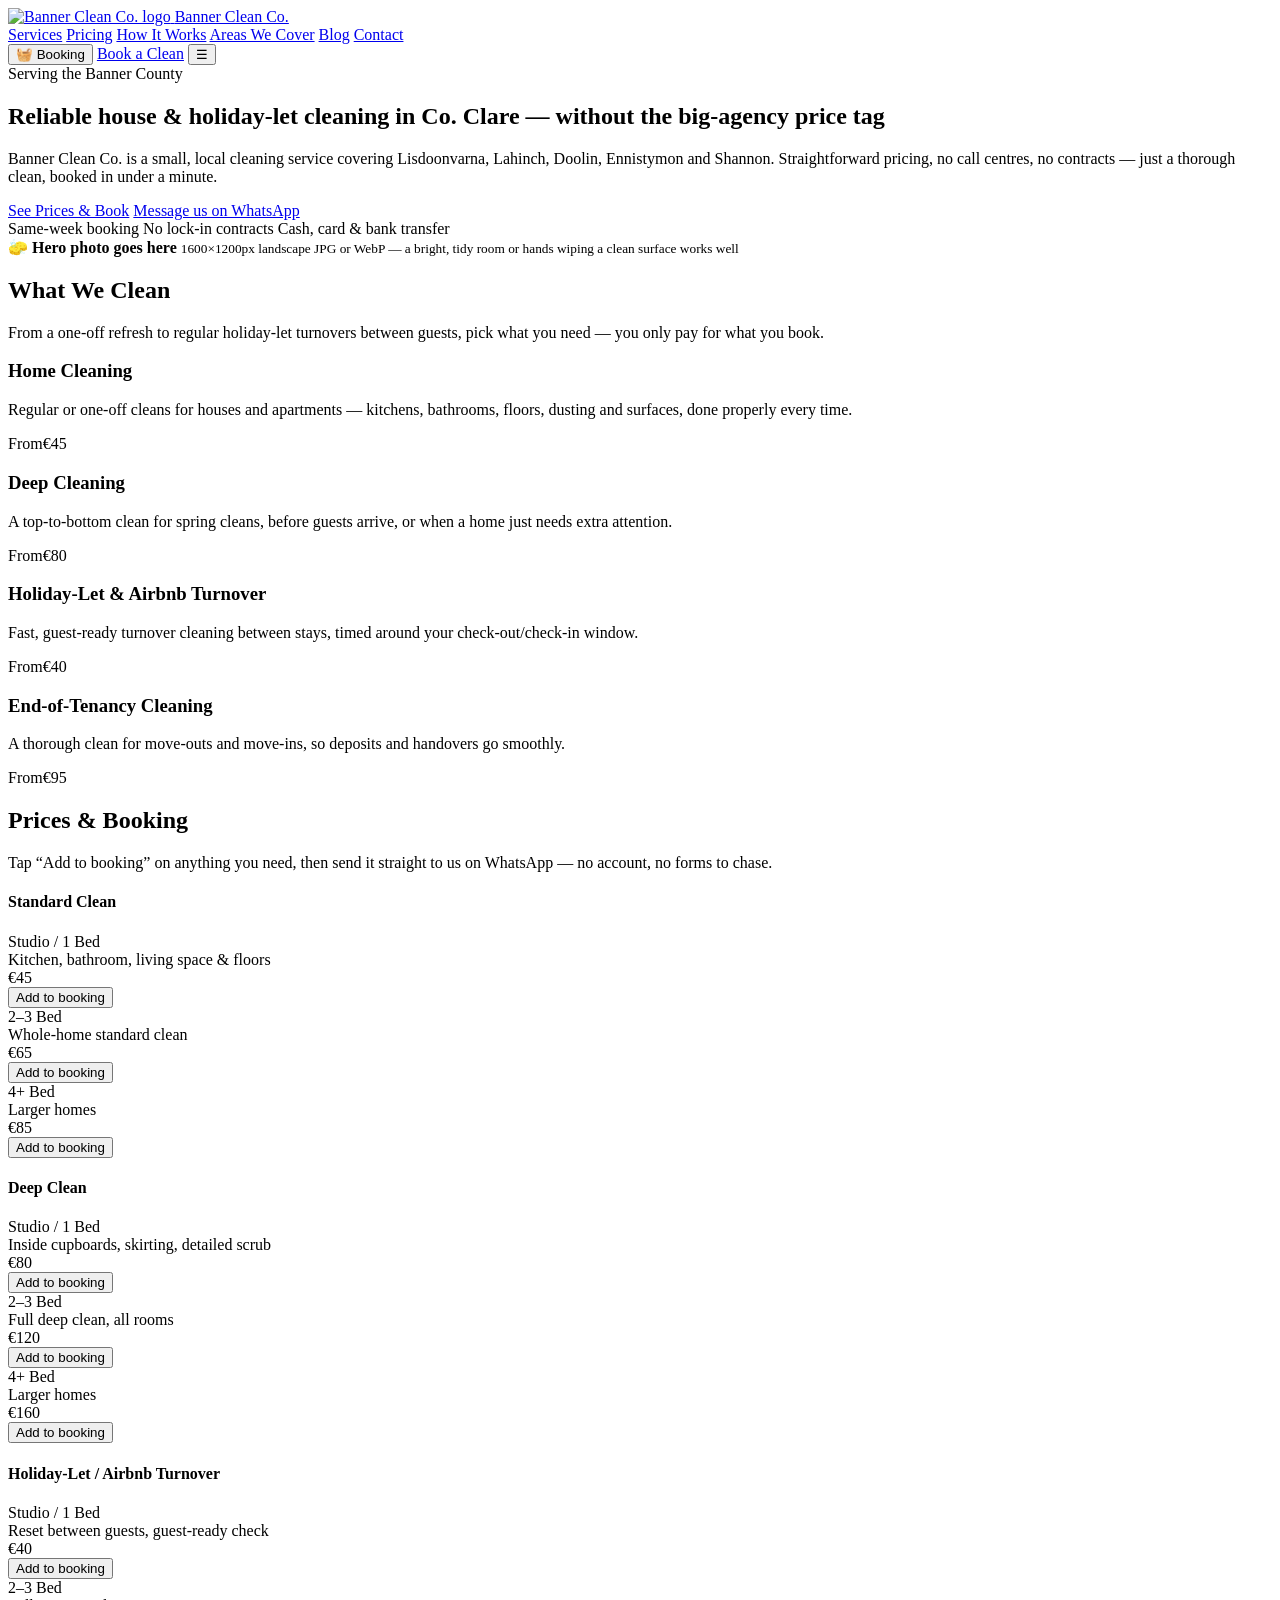
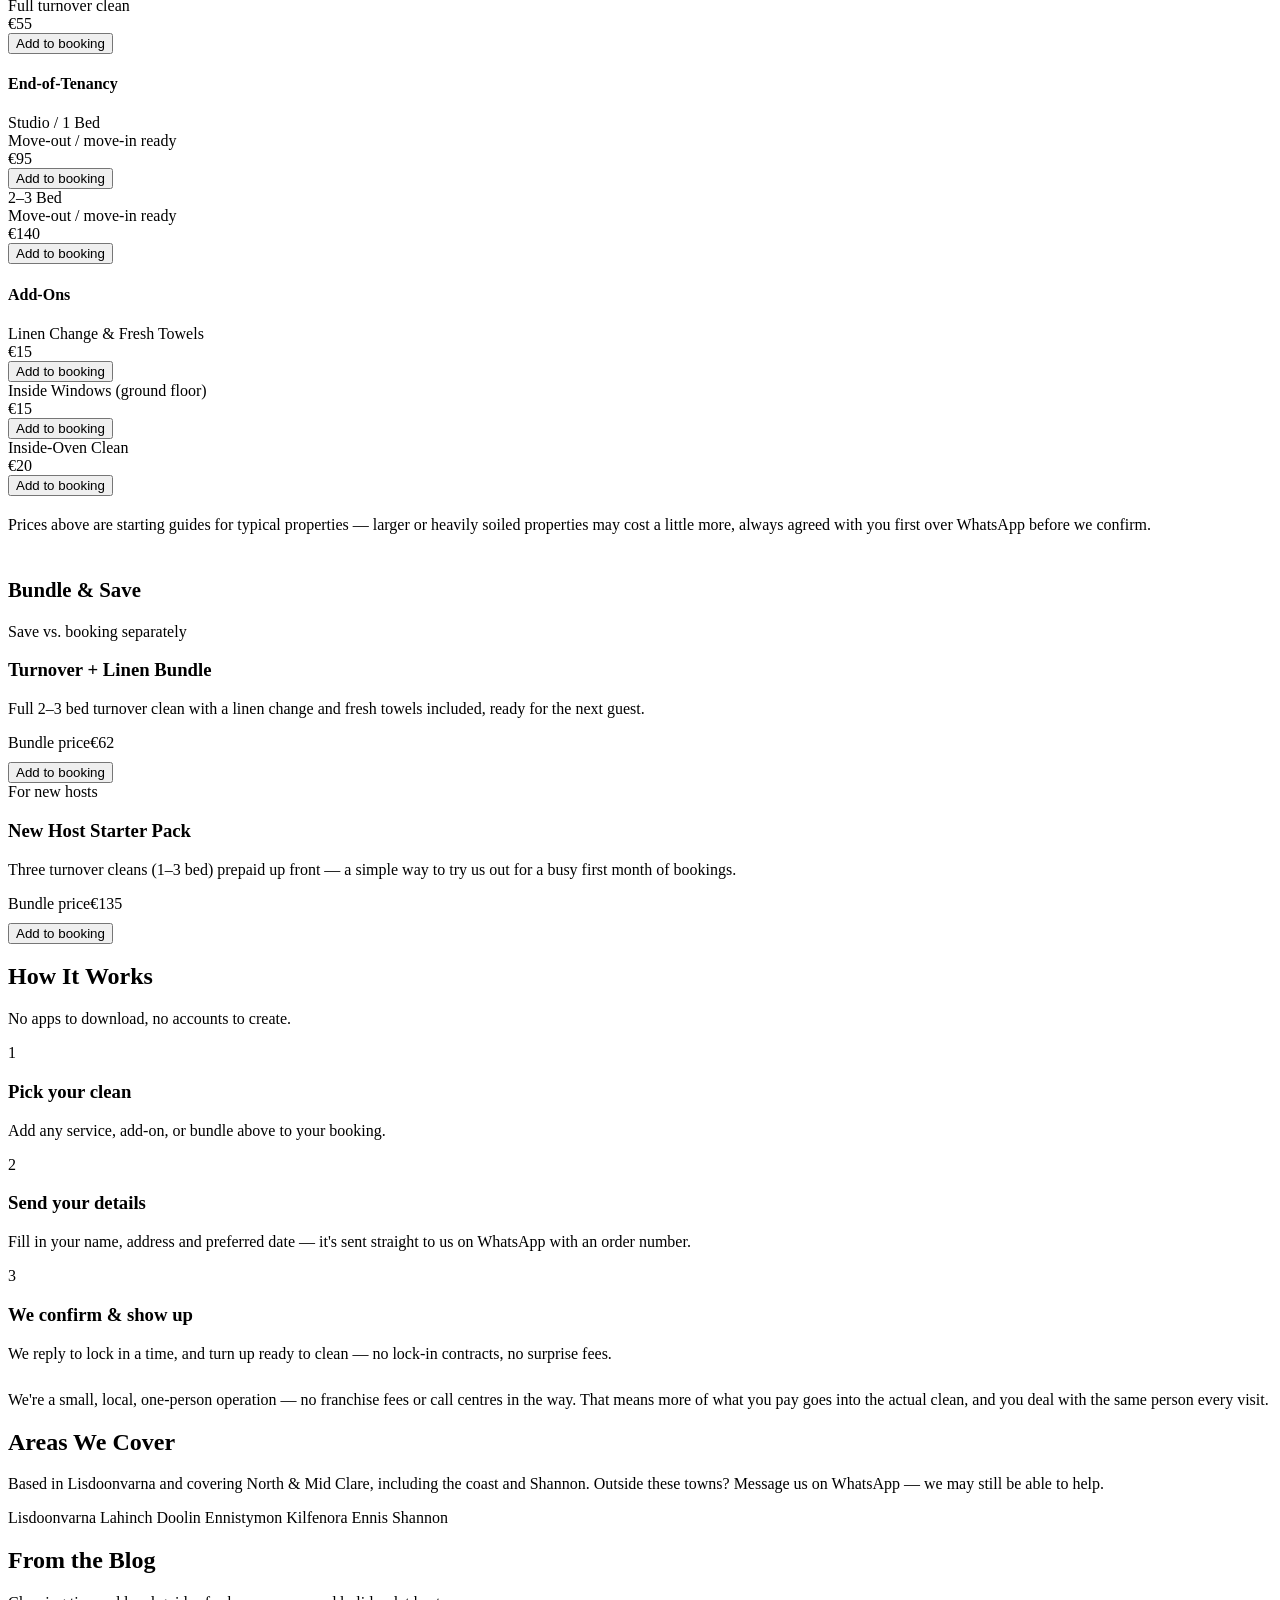
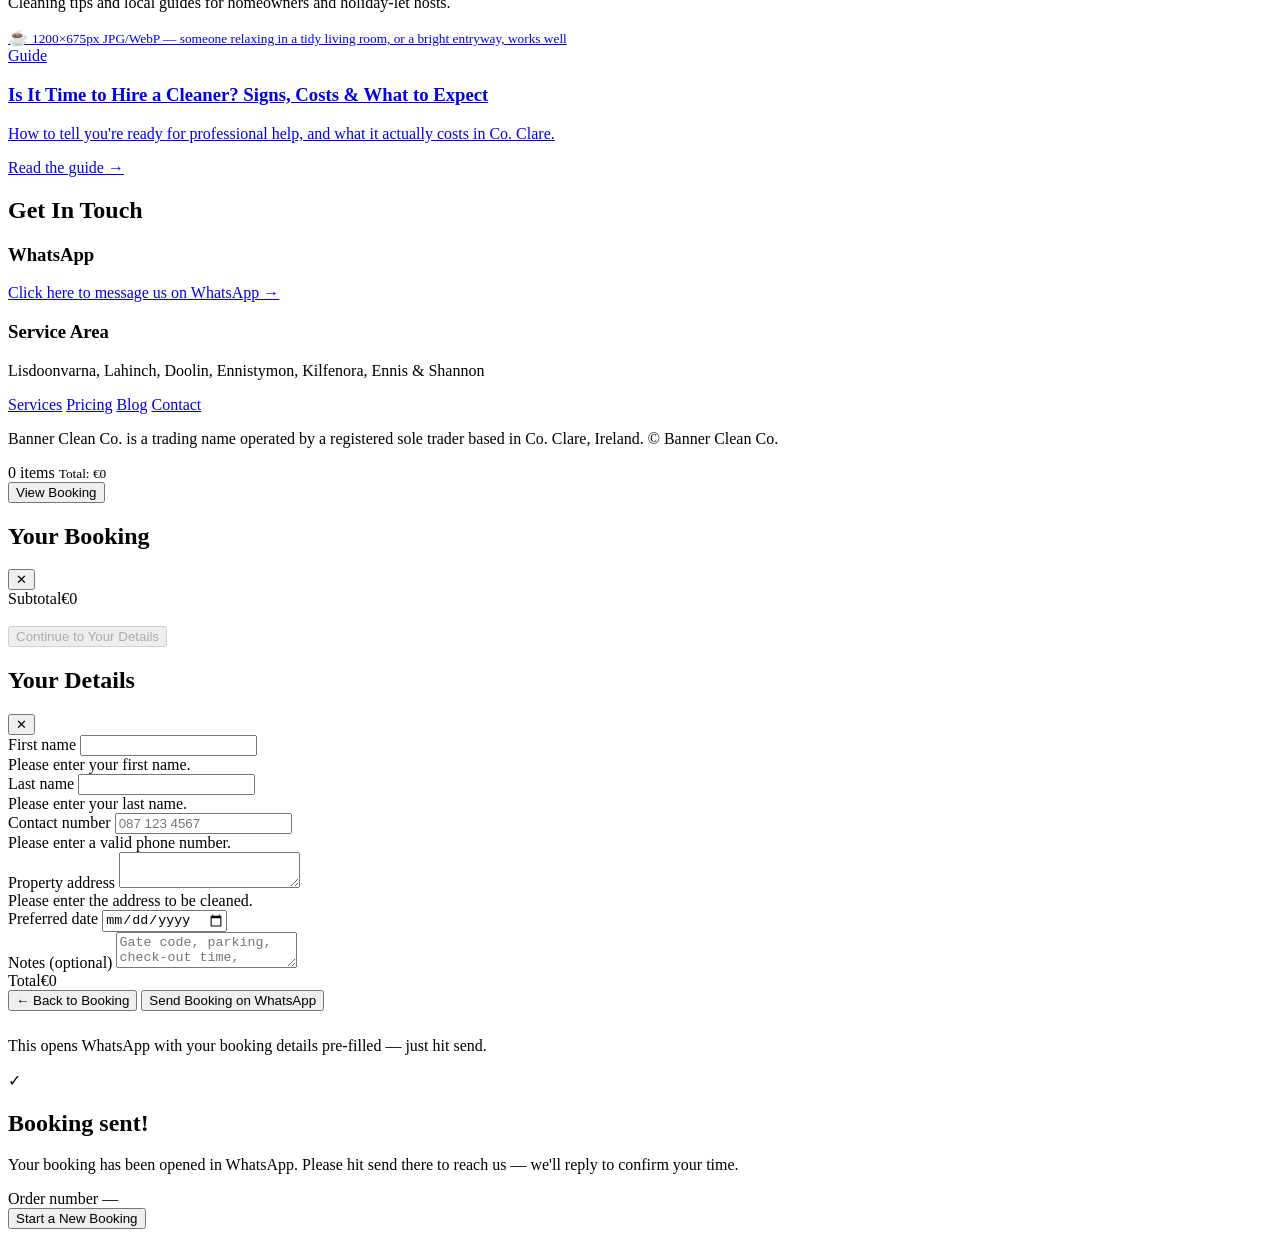
==== index.html @ a0ee7ecf "Add files via upload v1" ====
<!doctype html>
<html lang="en-IE">
<head>
<meta charset="utf-8">
<meta name="viewport" content="width=device-width, initial-scale=1, viewport-fit=cover">
<title>Banner Clean Co. | House &amp; Holiday-Let Cleaning in Co. Clare</title>
<meta name="description" content="Affordable, reliable house cleaning and holiday-let/Airbnb turnover cleaning around Lisdoonvarna, Lahinch, Doolin, Ennistymon &amp; Shannon, Co. Clare. Book in seconds, confirm on WhatsApp.">
<link rel="canonical" href="https://bannercleanco.net/">
<meta name="robots" content="index, follow">

<!-- Open Graph -->
<meta property="og:type" content="website">
<meta property="og:site_name" content="Banner Clean Co.">
<meta property="og:title" content="Banner Clean Co. | House & Holiday-Let Cleaning in Co. Clare">
<meta property="og:description" content="Affordable, reliable house and holiday-let cleaning around Lisdoonvarna, Lahinch, Doolin, Ennistymon & Shannon, Co. Clare.">
<meta property="og:url" content="https://bannercleanco.net/">
<meta property="og:image" content="https://bannercleanco.net/assets/img/og-cover.jpg">
<meta name="twitter:card" content="summary_large_image">

<link rel="icon" type="image/svg+xml" href="assets/logo-mark.svg">
<link rel="preconnect" href="https://fonts.googleapis.com">
<link rel="preconnect" href="https://fonts.gstatic.com" crossorigin>
<link href="https://fonts.googleapis.com/css2?family=Fredoka:wght@500;600;700&family=Inter:wght@400;500;600;700&display=swap" rel="stylesheet">
<link rel="stylesheet" href="assets/style.css">

<script type="application/ld+json">
{
  "@context": "https://schema.org",
  "@type": "LocalBusiness",
  "name": "Banner Clean Co.",
  "url": "https://bannercleanco.net/",
  "image": "https://bannercleanco.net/assets/img/og-cover.jpg",
  "priceRange": "€€",
  "areaServed": ["Lisdoonvarna", "Lahinch", "Doolin", "Ennistymon", "Kilfenora", "Ennis", "Shannon", "Co. Clare"],
  "address": {
    "@type": "PostalAddress",
    "addressLocality": "Lisdoonvarna",
    "addressRegion": "Co. Clare",
    "addressCountry": "IE"
  },
  "description": "Affordable house cleaning and holiday-let/Airbnb turnover cleaning serving Lisdoonvarna, Lahinch, Doolin, Ennistymon, Ennis and Shannon, Co. Clare."
}
</script>
</head>
<body>

<header class="site">
  <div class="wrap nav">
    <a href="#home" class="brand plain">
      <img src="assets/logo.svg" alt="Banner Clean Co. logo" width="170" height="40">
      <span class="visually-hidden">Banner Clean Co.</span>
    </a>
    <nav class="links" id="primaryNav" aria-label="Primary">
      <a href="#services">Services</a>
      <a href="#pricing">Pricing</a>
      <a href="#how-it-works">How It Works</a>
      <a href="#area">Areas We Cover</a>
      <a href="blog/index.html">Blog</a>
      <a href="#contact">Contact</a>
    </nav>
    <div class="nav-actions">
      <button type="button" id="openCartBtn" class="btn btn-ghost cart-btn" aria-label="View your booking">
        🧺 <span class="cart-btn-label">Booking</span>
        <span id="cartBadge" class="cart-badge" style="display:none">0</span>
      </button>
      <a href="#pricing" class="btn btn-primary">Book a Clean</a>
      <button type="button" id="navToggle" class="nav-toggle" aria-expanded="false" aria-controls="primaryNav" aria-label="Open menu">☰</button>
    </div>
  </div>
</header>

<main>

  <!-- ================= HERO ================= -->
  <section id="home" class="hero" style="border-top:0;">
    <div class="wrap hero-inner">
      <div>
        <span class="kicker">Serving the Banner County</span>
        <h1>Reliable house &amp; holiday-let cleaning in Co. Clare — without the big-agency price tag</h1>
        <p class="lead">Banner Clean Co. is a small, local cleaning service covering Lisdoonvarna, Lahinch, Doolin, Ennistymon and Shannon. Straightforward pricing, no call centres, no contracts — just a thorough clean, booked in under a minute.</p>
        <div class="hero-actions">
          <a href="#pricing" class="btn btn-primary">See Prices &amp; Book</a>
          <a href="https://wa.me/353899721947" target="_blank" rel="noopener" class="btn btn-ghost">Message us on WhatsApp</a>
        </div>
        <div class="trust-row">
          <span>Same-week booking</span>
          <span>No lock-in contracts</span>
          <span>Cash, card &amp; bank transfer</span>
        </div>
      </div>
      <div>
        <!-- REPLACE ME: see the note at the end of this file / the message from Claude for exact image specs -->
        <div class="img-placeholder" role="img" aria-label="Placeholder for a homepage hero photo of a clean, bright home interior">
          <span class="ph-icon">🧽</span>
          <strong>Hero photo goes here</strong>
          <small>1600×1200px landscape JPG or WebP — a bright, tidy room or hands wiping a clean surface works well</small>
        </div>
      </div>
    </div>
  </section>

  <!-- ================= SERVICES ================= -->
  <section id="services">
    <div class="wrap">
      <h2 class="section-title">What We Clean</h2>
      <p class="section-sub">From a one-off refresh to regular holiday-let turnovers between guests, pick what you need — you only pay for what you book.</p>
      <div class="cards-grid">
        <div class="svc-card">
          <h3>Home Cleaning</h3>
          <p>Regular or one-off cleans for houses and apartments — kitchens, bathrooms, floors, dusting and surfaces, done properly every time.</p>
          <div class="price-line"><span>From</span><span class="price">€45</span></div>
        </div>
        <div class="svc-card">
          <h3>Deep Cleaning</h3>
          <p>A top-to-bottom clean for spring cleans, before guests arrive, or when a home just needs extra attention.</p>
          <div class="price-line"><span>From</span><span class="price">€80</span></div>
        </div>
        <div class="svc-card">
          <h3>Holiday-Let &amp; Airbnb Turnover</h3>
          <p>Fast, guest-ready turnover cleaning between stays, timed around your check-out/check-in window.</p>
          <div class="price-line"><span>From</span><span class="price">€40</span></div>
        </div>
        <div class="svc-card">
          <h3>End-of-Tenancy Cleaning</h3>
          <p>A thorough clean for move-outs and move-ins, so deposits and handovers go smoothly.</p>
          <div class="price-line"><span>From</span><span class="price">€95</span></div>
        </div>
      </div>
    </div>
  </section>

  <!-- ================= PRICING / BOOK ================= -->
  <section id="pricing">
    <div class="wrap">
      <h2 class="section-title">Prices &amp; Booking</h2>
      <p class="section-sub">Tap “Add to booking” on anything you need, then send it straight to us on WhatsApp — no account, no forms to chase.</p>

      <div class="svc-picker-group">
        <h4>Standard Clean</h4>
        <div class="option-row">
          <div><div class="option-name">Studio / 1 Bed</div><div class="option-desc">Kitchen, bathroom, living space &amp; floors</div></div>
          <div class="option-price">€45</div>
          <button type="button" class="btn btn-sm btn-primary" data-add="std-1bed" data-label="Add to booking">Add to booking</button>
        </div>
        <div class="option-row">
          <div><div class="option-name">2–3 Bed</div><div class="option-desc">Whole-home standard clean</div></div>
          <div class="option-price">€65</div>
          <button type="button" class="btn btn-sm btn-primary" data-add="std-3bed" data-label="Add to booking">Add to booking</button>
        </div>
        <div class="option-row">
          <div><div class="option-name">4+ Bed</div><div class="option-desc">Larger homes</div></div>
          <div class="option-price">€85</div>
          <button type="button" class="btn btn-sm btn-primary" data-add="std-4bed" data-label="Add to booking">Add to booking</button>
        </div>
      </div>

      <div class="svc-picker-group">
        <h4>Deep Clean</h4>
        <div class="option-row">
          <div><div class="option-name">Studio / 1 Bed</div><div class="option-desc">Inside cupboards, skirting, detailed scrub</div></div>
          <div class="option-price">€80</div>
          <button type="button" class="btn btn-sm btn-primary" data-add="deep-1bed" data-label="Add to booking">Add to booking</button>
        </div>
        <div class="option-row">
          <div><div class="option-name">2–3 Bed</div><div class="option-desc">Full deep clean, all rooms</div></div>
          <div class="option-price">€120</div>
          <button type="button" class="btn btn-sm btn-primary" data-add="deep-3bed" data-label="Add to booking">Add to booking</button>
        </div>
        <div class="option-row">
          <div><div class="option-name">4+ Bed</div><div class="option-desc">Larger homes</div></div>
          <div class="option-price">€160</div>
          <button type="button" class="btn btn-sm btn-primary" data-add="deep-4bed" data-label="Add to booking">Add to booking</button>
        </div>
      </div>

      <div class="svc-picker-group">
        <h4>Holiday-Let / Airbnb Turnover</h4>
        <div class="option-row">
          <div><div class="option-name">Studio / 1 Bed</div><div class="option-desc">Reset between guests, guest-ready check</div></div>
          <div class="option-price">€40</div>
          <button type="button" class="btn btn-sm btn-primary" data-add="turn-1bed" data-label="Add to booking">Add to booking</button>
        </div>
        <div class="option-row">
          <div><div class="option-name">2–3 Bed</div><div class="option-desc">Full turnover clean</div></div>
          <div class="option-price">€55</div>
          <button type="button" class="btn btn-sm btn-primary" data-add="turn-3bed" data-label="Add to booking">Add to booking</button>
        </div>
      </div>

      <div class="svc-picker-group">
        <h4>End-of-Tenancy</h4>
        <div class="option-row">
          <div><div class="option-name">Studio / 1 Bed</div><div class="option-desc">Move-out / move-in ready</div></div>
          <div class="option-price">€95</div>
          <button type="button" class="btn btn-sm btn-primary" data-add="eot-1bed" data-label="Add to booking">Add to booking</button>
        </div>
        <div class="option-row">
          <div><div class="option-name">2–3 Bed</div><div class="option-desc">Move-out / move-in ready</div></div>
          <div class="option-price">€140</div>
          <button type="button" class="btn btn-sm btn-primary" data-add="eot-3bed" data-label="Add to booking">Add to booking</button>
        </div>
      </div>

      <div class="svc-picker-group">
        <h4>Add-Ons</h4>
        <div class="option-row">
          <div><div class="option-name">Linen Change &amp; Fresh Towels</div></div>
          <div class="option-price">€15</div>
          <button type="button" class="btn btn-sm btn-primary" data-add="add-linen" data-label="Add to booking">Add to booking</button>
        </div>
        <div class="option-row">
          <div><div class="option-name">Inside Windows (ground floor)</div></div>
          <div class="option-price">€15</div>
          <button type="button" class="btn btn-sm btn-primary" data-add="add-windows" data-label="Add to booking">Add to booking</button>
        </div>
        <div class="option-row">
          <div><div class="option-name">Inside-Oven Clean</div></div>
          <div class="option-price">€20</div>
          <button type="button" class="btn btn-sm btn-primary" data-add="add-oven" data-label="Add to booking">Add to booking</button>
        </div>
      </div>

      <p class="section-sub" style="margin-top:20px;">Prices above are starting guides for typical properties — larger or heavily soiled properties may cost a little more, always agreed with you first over WhatsApp before we confirm.</p>

      <h3 style="margin-top:44px; font-size:1.3rem;">Bundle &amp; Save</h3>
      <div class="cards-grid" style="margin-top:16px;">
        <div class="bundle-card">
          <span class="save-tag">Save vs. booking separately</span>
          <h3>Turnover + Linen Bundle</h3>
          <p>Full 2–3 bed turnover clean with a linen change and fresh towels included, ready for the next guest.</p>
          <div class="price-line"><span>Bundle price</span><span class="price">€62</span></div>
          <button type="button" class="btn btn-sm btn-primary btn-block" style="margin-top:10px;" data-add="bundle-turnover-linen" data-label="Add to booking">Add to booking</button>
        </div>
        <div class="bundle-card">
          <span class="save-tag">For new hosts</span>
          <h3>New Host Starter Pack</h3>
          <p>Three turnover cleans (1–3 bed) prepaid up front — a simple way to try us out for a busy first month of bookings.</p>
          <div class="price-line"><span>Bundle price</span><span class="price">€135</span></div>
          <button type="button" class="btn btn-sm btn-primary btn-block" style="margin-top:10px;" data-add="bundle-starter" data-label="Add to booking">Add to booking</button>
        </div>
      </div>
    </div>
  </section>

  <!-- ================= WHY / HOW IT WORKS ================= -->
  <section id="how-it-works">
    <div class="wrap">
      <h2 class="section-title">How It Works</h2>
      <p class="section-sub">No apps to download, no accounts to create.</p>
      <div class="steps-grid">
        <div class="step-card">
          <div class="step-num">1</div>
          <h3>Pick your clean</h3>
          <p>Add any service, add-on, or bundle above to your booking.</p>
        </div>
        <div class="step-card">
          <div class="step-num">2</div>
          <h3>Send your details</h3>
          <p>Fill in your name, address and preferred date — it's sent straight to us on WhatsApp with an order number.</p>
        </div>
        <div class="step-card">
          <div class="step-num">3</div>
          <h3>We confirm &amp; show up</h3>
          <p>We reply to lock in a time, and turn up ready to clean — no lock-in contracts, no surprise fees.</p>
        </div>
      </div>
      <p class="section-sub" style="margin-top:28px;">We're a small, local, one-person operation — no franchise fees or call centres in the way. That means more of what you pay goes into the actual clean, and you deal with the same person every visit.</p>
    </div>
  </section>

  <!-- ================= SERVICE AREA ================= -->
  <section id="area">
    <div class="wrap">
      <h2 class="section-title">Areas We Cover</h2>
      <p class="section-sub">Based in Lisdoonvarna and covering North &amp; Mid Clare, including the coast and Shannon. Outside these towns? Message us on WhatsApp — we may still be able to help.</p>
      <div class="area-tags">
        <span>Lisdoonvarna</span>
        <span>Lahinch</span>
        <span>Doolin</span>
        <span>Ennistymon</span>
        <span>Kilfenora</span>
        <span>Ennis</span>
        <span>Shannon</span>
      </div>
    </div>
  </section>

  <!-- ================= BLOG TEASER ================= -->
  <section id="blog-teaser">
    <div class="wrap">
      <h2 class="section-title">From the Blog</h2>
      <p class="section-sub">Cleaning tips and local guides for homeowners and holiday-let hosts.</p>
      <div class="blog-grid">
        <a class="blog-card" href="blog/is-it-time-to-hire-a-cleaner-clare.html">
          <div class="img-placeholder" role="img" aria-label="Placeholder cover image showing someone relaxing in a clean, bright living room">
            <span class="ph-icon">☕</span>
            <small>1200×675px JPG/WebP — someone relaxing in a tidy living room, or a bright entryway, works well</small>
          </div>
          <div class="blog-card-body">
            <div class="blog-meta">Guide</div>
            <h3>Is It Time to Hire a Cleaner? Signs, Costs &amp; What to Expect</h3>
            <p>How to tell you're ready for professional help, and what it actually costs in Co. Clare.</p>
            <span class="read-more">Read the guide →</span>
          </div>
        </a>
      </div>
    </div>
  </section>

  <!-- ================= CONTACT ================= -->
  <section id="contact">
    <div class="wrap">
      <h2 class="section-title">Get In Touch</h2>
      <div class="contact-grid">
        <div class="contact-card">
          <h3>WhatsApp</h3>
          <p><a class="whatsapp-link" href="https://wa.me/353899721947" target="_blank" rel="noopener">Click here to message us on WhatsApp →</a></p>
        </div>
        <div class="contact-card">
          <h3>Service Area</h3>
          <p>Lisdoonvarna, Lahinch, Doolin, Ennistymon, Kilfenora, Ennis &amp; Shannon</p>
        </div>
      </div>
    </div>
  </section>

</main>

<footer class="site">
  <div class="wrap">
    <div>
      <div class="foot-links">
        <a href="#services">Services</a>
        <a href="#pricing">Pricing</a>
        <a href="blog/index.html">Blog</a>
        <a href="#contact">Contact</a>
      </div>
      <p class="legal">Banner Clean Co. is a trading name operated by a registered sole trader based in Co. Clare, Ireland. &copy; <span id="year"></span> Banner Clean Co.</p>
    </div>
  </div>
</footer>

<!-- ================= STICKY CART BAR ================= -->
<div id="cartBar" class="cart-bar">
  <div class="cart-bar-total">
    <span id="cartBarCount">0 items</span>
    <small>Total: <span id="cartBarTotal">€0</span></small>
  </div>
  <button type="button" id="cartBarBtn" class="btn btn-primary">View Booking</button>
</div>

<!-- ================= CART OVERLAY ================= -->
<div id="cartOverlay" class="overlay">
  <div class="panel">
    <div class="panel-head">
      <h2>Your Booking</h2>
      <button type="button" class="icon-btn" data-close="cartOverlay" aria-label="Close">✕</button>
    </div>
    <div id="cartLines"></div>
    <div class="totals-row grand"><span>Subtotal</span><span id="cartSubtotal">€0</span></div>
    <button type="button" id="toCheckoutBtn" class="btn btn-primary btn-block" style="margin-top:18px;" disabled>Continue to Your Details</button>
  </div>
</div>

<!-- ================= CHECKOUT OVERLAY ================= -->
<div id="checkoutOverlay" class="overlay">
  <div class="panel">
    <div class="panel-head">
      <h2>Your Details</h2>
      <button type="button" class="icon-btn" data-close="checkoutOverlay" aria-label="Close">✕</button>
    </div>
    <form id="orderForm" novalidate>
      <div class="field" data-field="firstName">
        <label for="firstName">First name</label>
        <input type="text" id="firstName" name="firstName" autocomplete="given-name" required>
        <div class="err-msg">Please enter your first name.</div>
      </div>
      <div class="field" data-field="lastName">
        <label for="lastName">Last name</label>
        <input type="text" id="lastName" name="lastName" autocomplete="family-name" required>
        <div class="err-msg">Please enter your last name.</div>
      </div>
      <div class="field" data-field="phone">
        <label for="phone">Contact number</label>
        <input type="tel" id="phone" name="phone" autocomplete="tel" placeholder="087 123 4567" required>
        <div class="err-msg">Please enter a valid phone number.</div>
      </div>
      <div class="field" data-field="address">
        <label for="address">Property address</label>
        <textarea id="address" name="address" required></textarea>
        <div class="err-msg">Please enter the address to be cleaned.</div>
      </div>
      <div class="field">
        <label for="date">Preferred date</label>
        <input type="date" id="date" name="date">
      </div>
      <div class="field">
        <label for="notes">Notes (optional)</label>
        <textarea id="notes" name="notes" placeholder="Gate code, parking, check-out time, anything we should know..."></textarea>
      </div>
      <div class="totals-row grand"><span>Total</span><span id="cartGrandTotal">€0</span></div>
      <button type="button" id="backToCartBtn" class="btn btn-ghost btn-block" style="margin-bottom:10px;">← Back to Booking</button>
      <button type="submit" class="btn btn-primary btn-block">Send Booking on WhatsApp</button>
      <p class="field-hint">This opens WhatsApp with your booking details pre-filled — just hit send.</p>
    </form>
  </div>
</div>

<!-- ================= CONFIRMATION OVERLAY ================= -->
<div id="confirmOverlay" class="overlay">
  <div class="panel">
    <div class="confirm-icon">✓</div>
    <h2>Booking sent!</h2>
    <p>Your booking has been opened in WhatsApp. Please hit send there to reach us — we'll reply to confirm your time.</p>
    <div class="confirm-order-num">
      <span>Order number</span>
      <span class="val" id="confirmOrderNumVal">—</span>
    </div>
    <button type="button" id="newOrderBtn" class="btn btn-primary btn-block">Start a New Booking</button>
  </div>
</div>

<script src="assets/nav.js"></script>
<script src="assets/cart.js"></script>
</body>
</html>
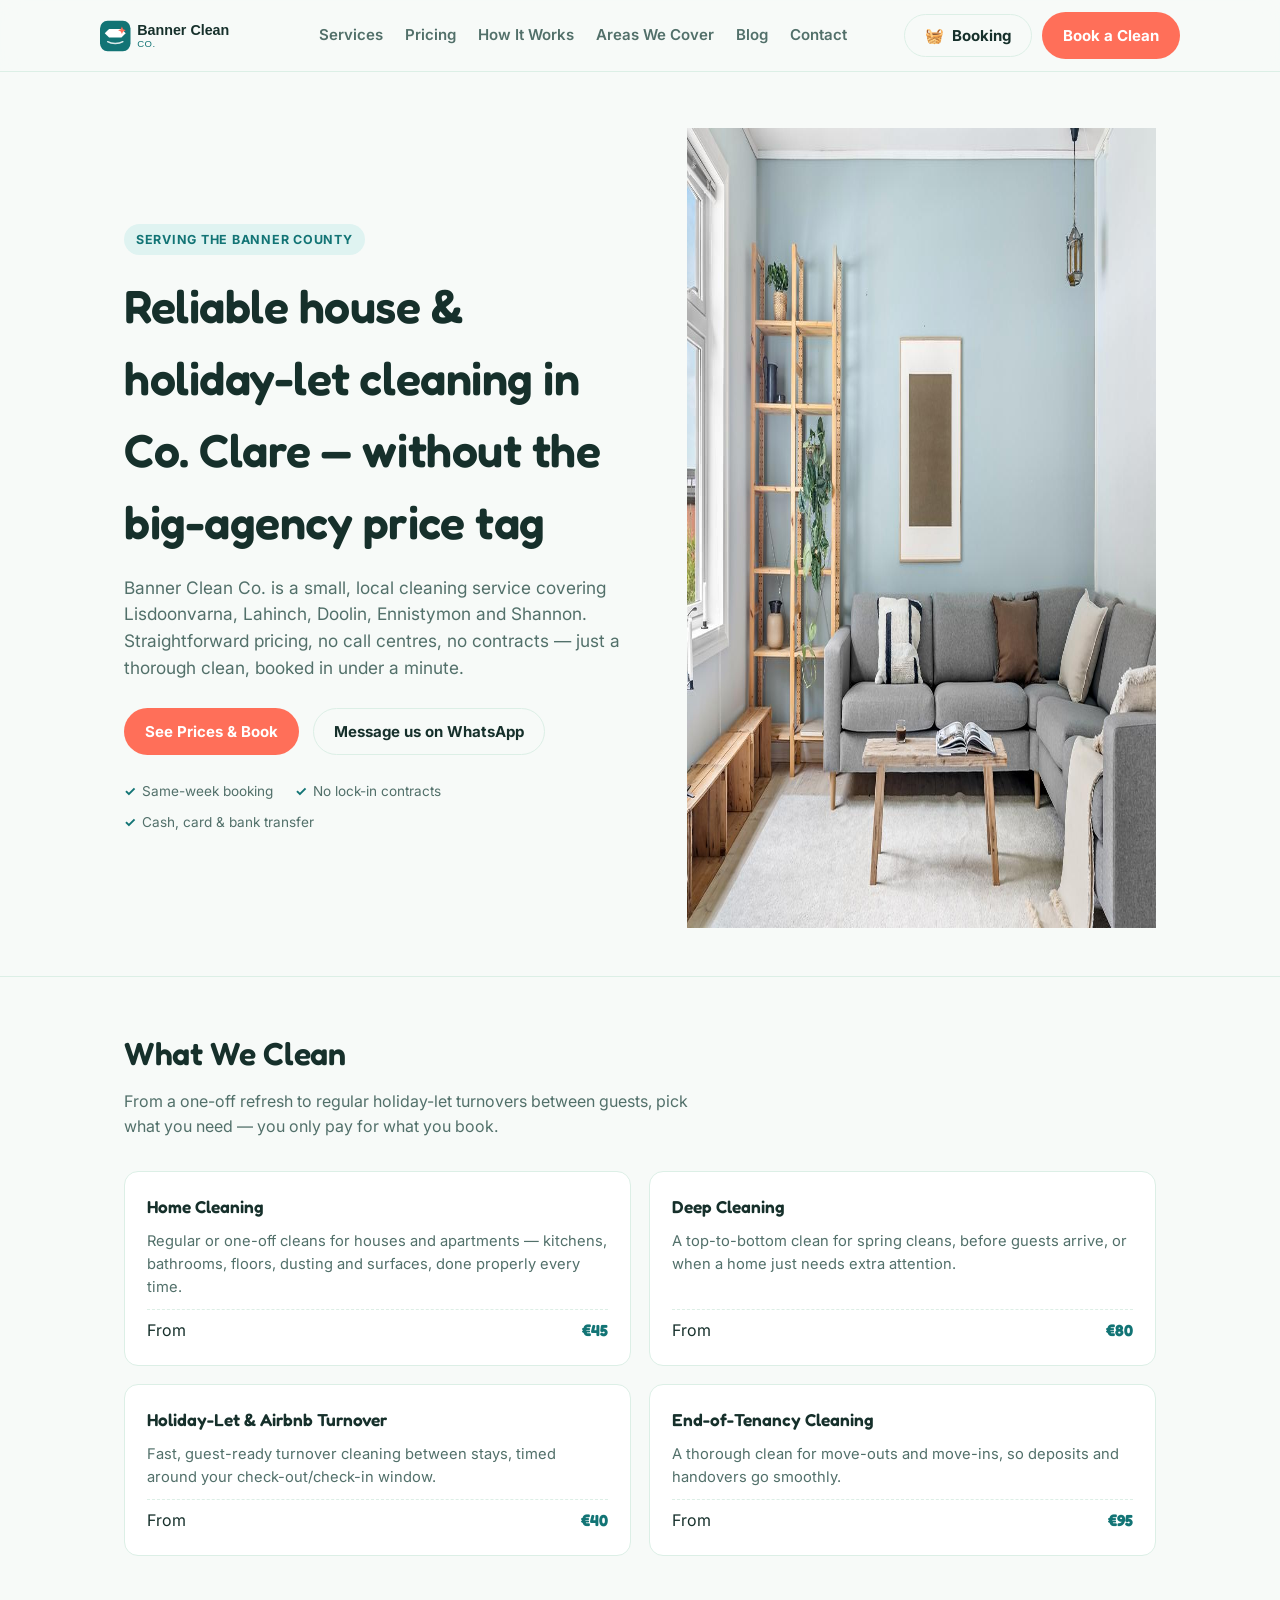
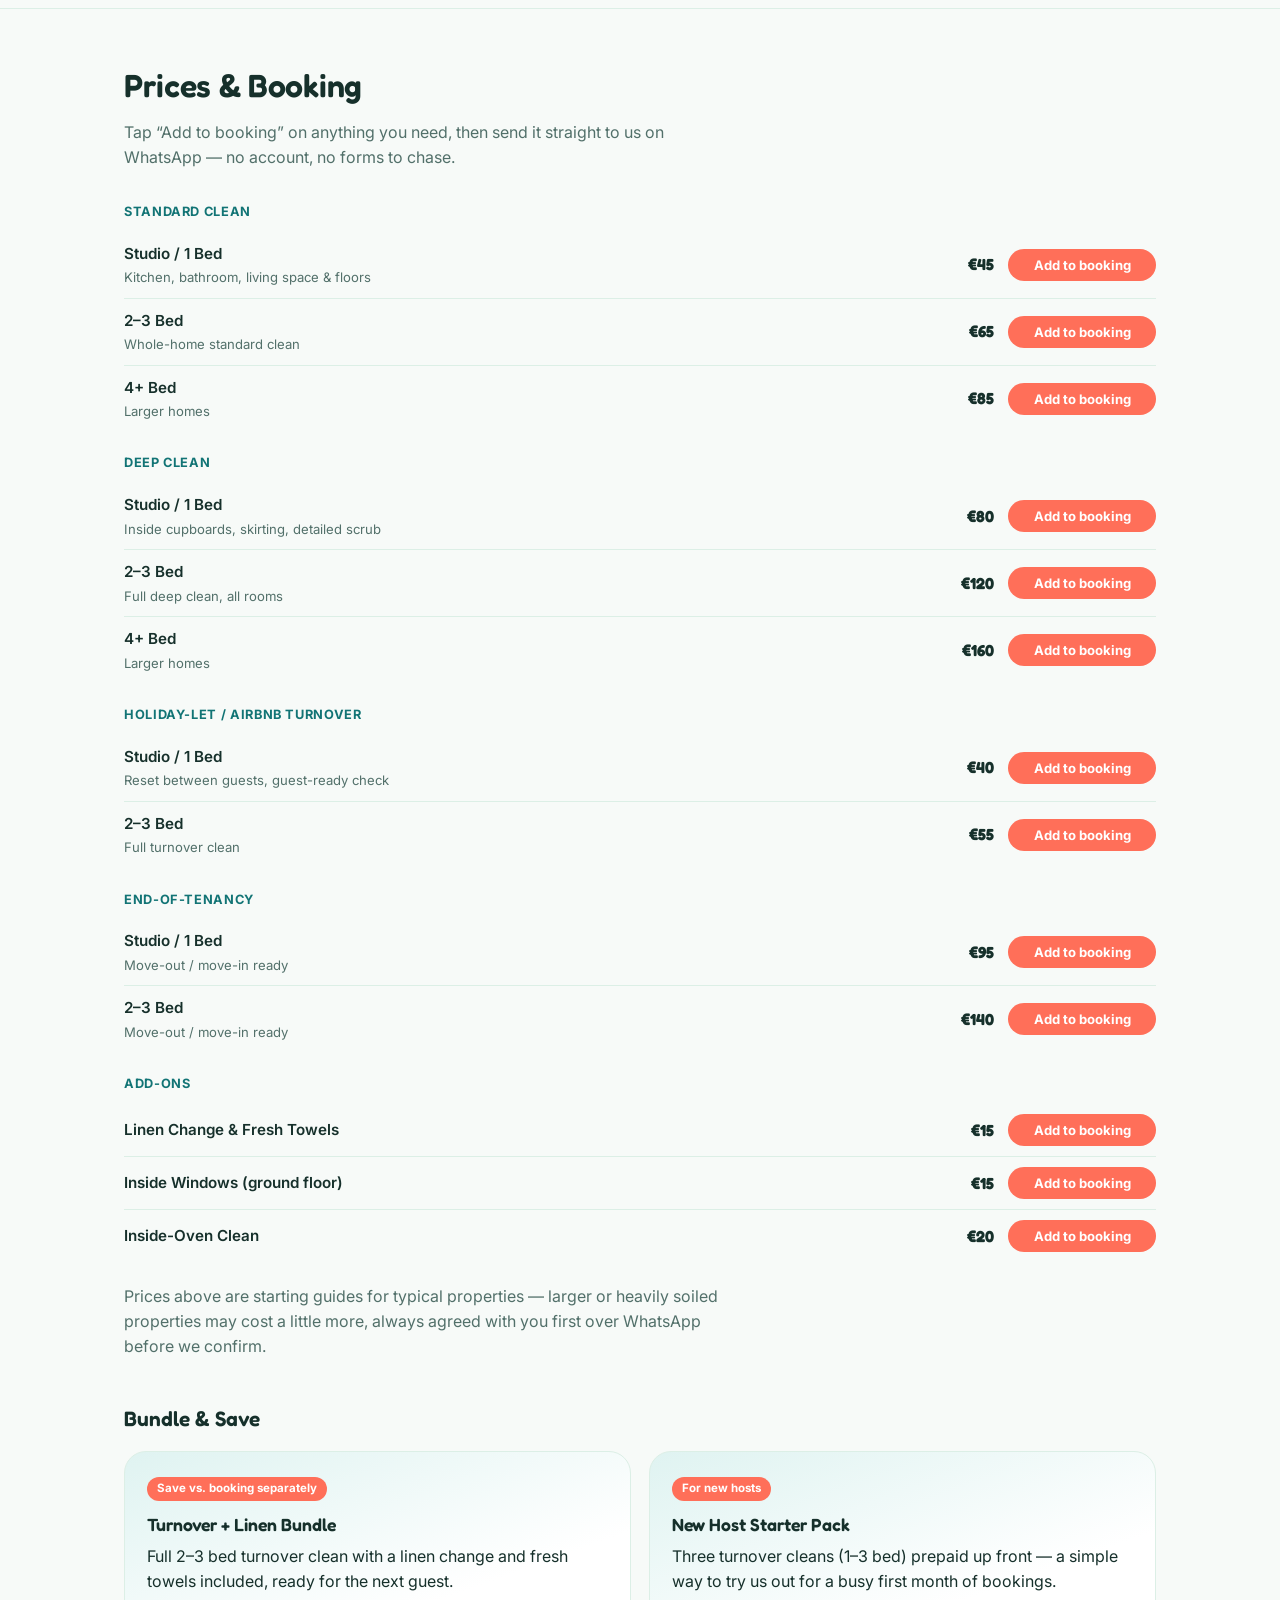
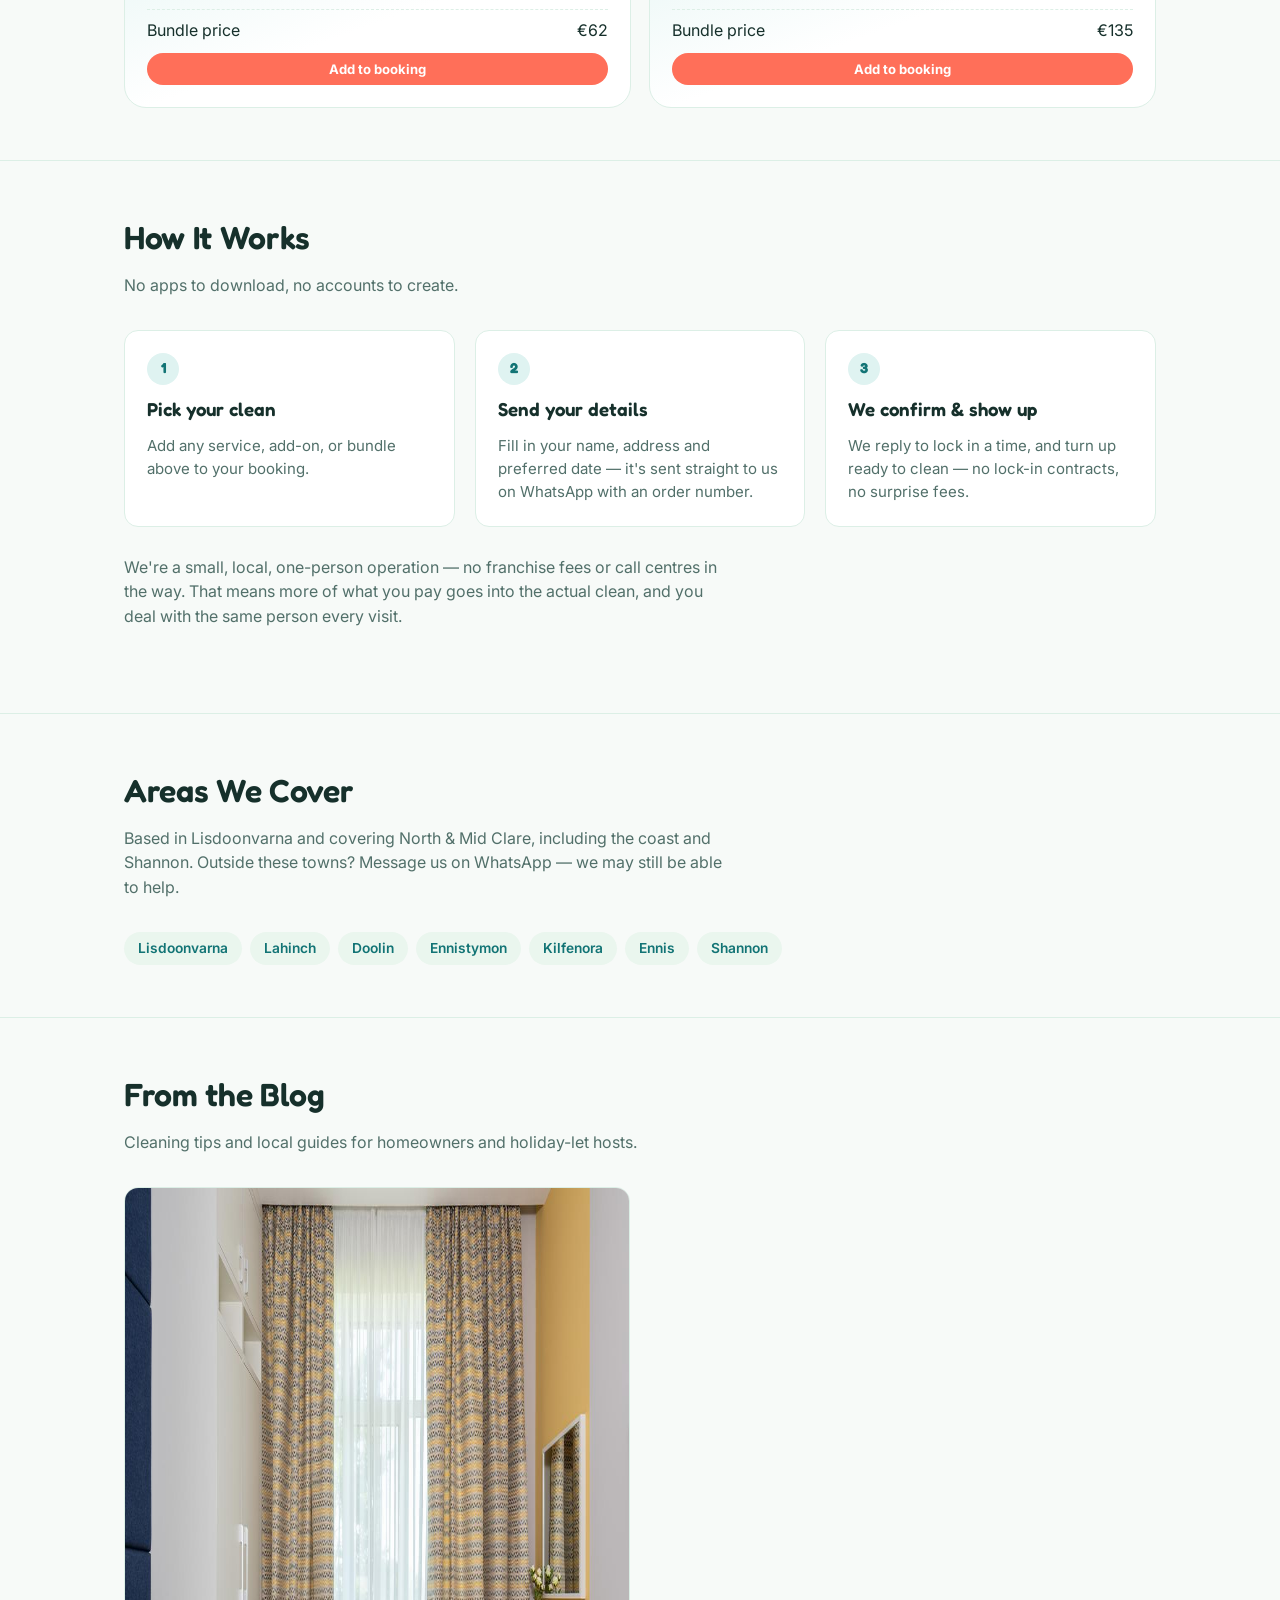
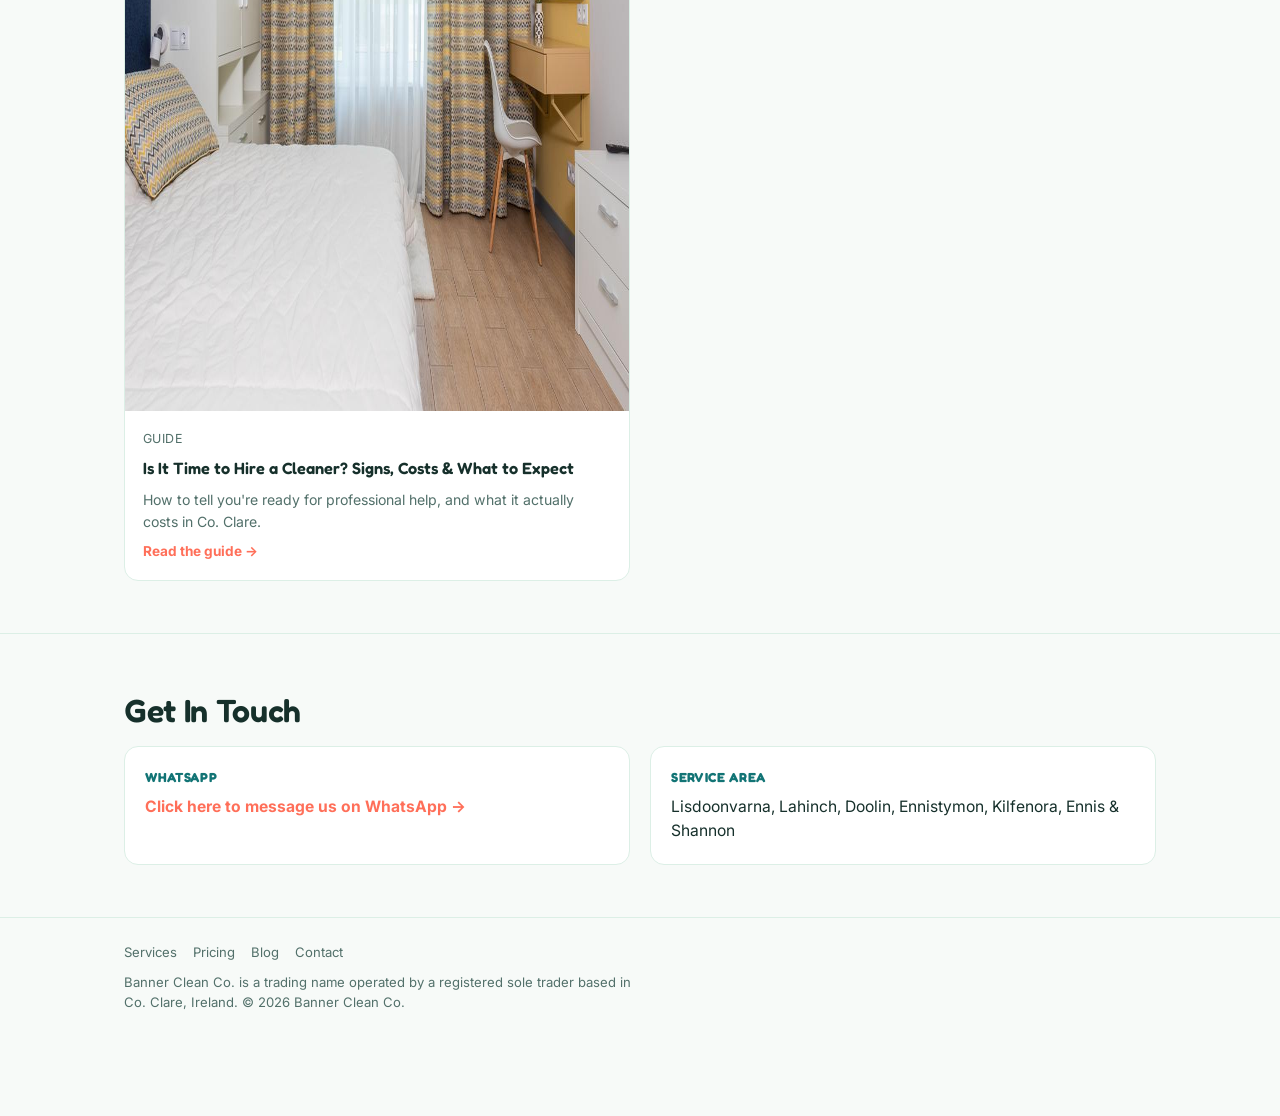
==== commit 8370c30d: "Add files via upload v2" ====
--- a/index.html
+++ b/index.html
@@ -14,7 +14,6 @@
 <meta property="og:title" content="Banner Clean Co. | House & Holiday-Let Cleaning in Co. Clare">
 <meta property="og:description" content="Affordable, reliable house and holiday-let cleaning around Lisdoonvarna, Lahinch, Doolin, Ennistymon & Shannon, Co. Clare.">
 <meta property="og:url" content="https://bannercleanco.net/">
-<meta property="og:image" content="https://bannercleanco.net/assets/img/og-cover.jpg">
 <meta name="twitter:card" content="summary_large_image">
 
 <link rel="icon" type="image/svg+xml" href="assets/logo-mark.svg">
@@ -29,7 +28,6 @@
   "@type": "LocalBusiness",
   "name": "Banner Clean Co.",
   "url": "https://bannercleanco.net/",
-  "image": "https://bannercleanco.net/assets/img/og-cover.jpg",
   "priceRange": "€€",
   "areaServed": ["Lisdoonvarna", "Lahinch", "Doolin", "Ennistymon", "Kilfenora", "Ennis", "Shannon", "Co. Clare"],
   "address": {
@@ -89,12 +87,7 @@
         </div>
       </div>
       <div>
-        <!-- REPLACE ME: see the note at the end of this file / the message from Claude for exact image specs -->
-        <div class="img-placeholder" role="img" aria-label="Placeholder for a homepage hero photo of a clean, bright home interior">
-          <span class="ph-icon">🧽</span>
-          <strong>Hero photo goes here</strong>
-          <small>1600×1200px landscape JPG or WebP — a bright, tidy room or hands wiping a clean surface works well</small>
-        </div>
+        <img class="hero-photo" src="[data-uri]" width="1200" height="800" alt="Bright, tidy living room after a Banner Clean Co. standard clean in Co. Clare" title="Banner Clean Co. — professional house cleaning results in Co. Clare" loading="eager" fetchpriority="high">
       </div>
     </div>
   </section>
@@ -292,10 +285,7 @@
       <p class="section-sub">Cleaning tips and local guides for homeowners and holiday-let hosts.</p>
       <div class="blog-grid">
         <a class="blog-card" href="blog/is-it-time-to-hire-a-cleaner-clare.html">
-          <div class="img-placeholder" role="img" aria-label="Placeholder cover image showing someone relaxing in a clean, bright living room">
-            <span class="ph-icon">☕</span>
-            <small>1200×675px JPG/WebP — someone relaxing in a tidy living room, or a bright entryway, works well</small>
-          </div>
+          <img class="blog-card-photo" src="[data-uri]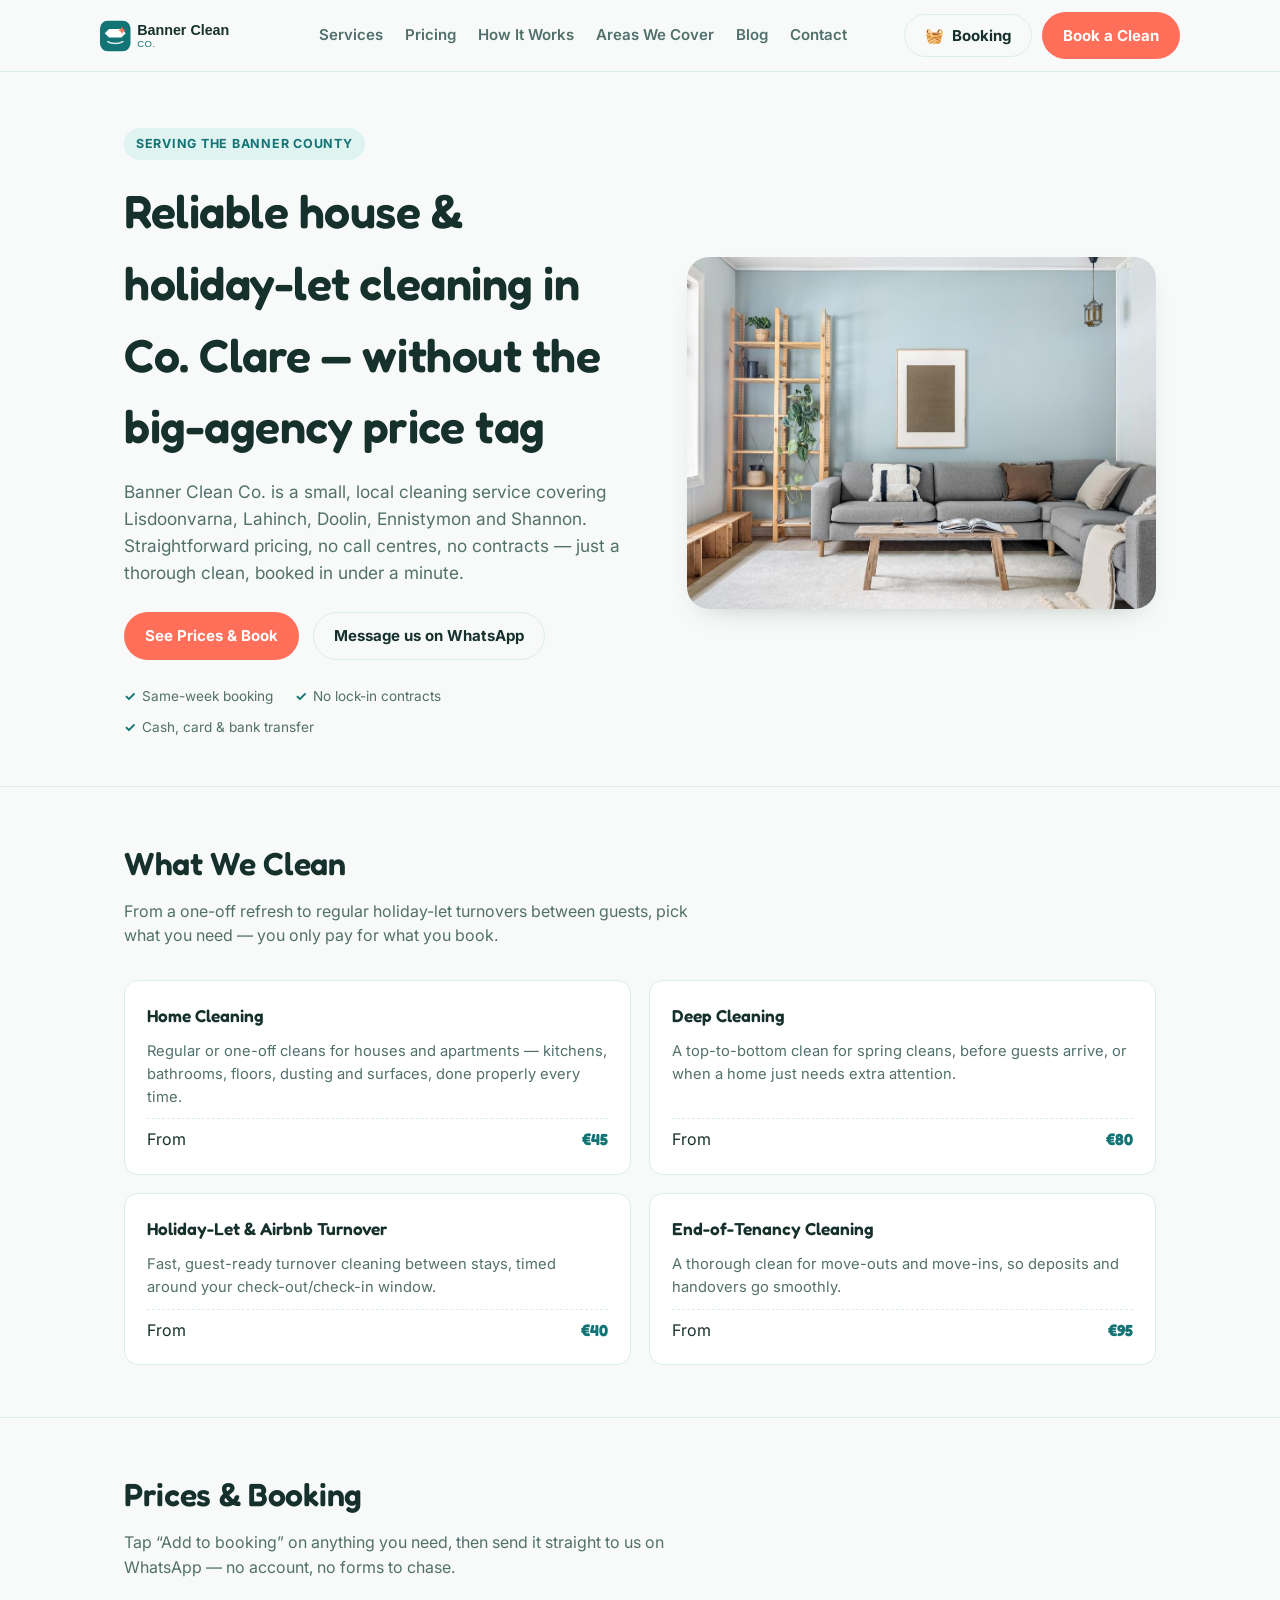
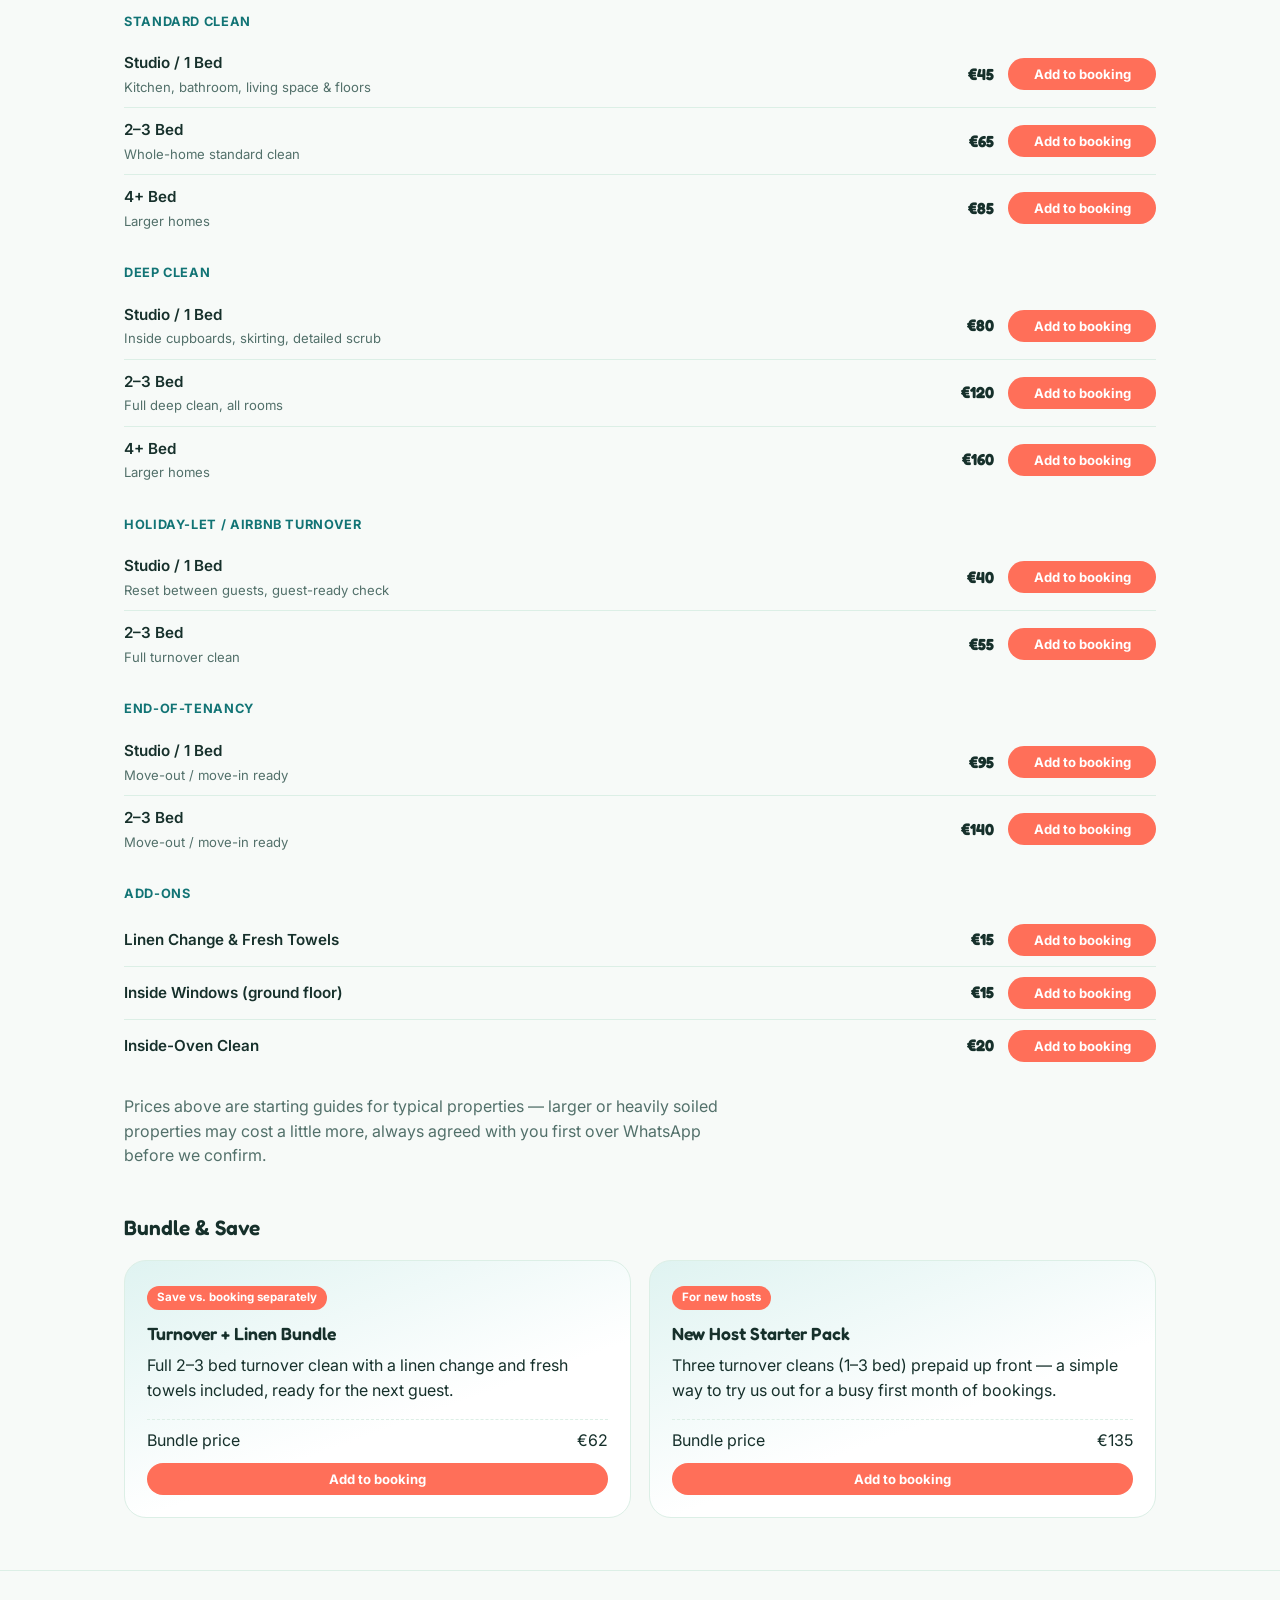
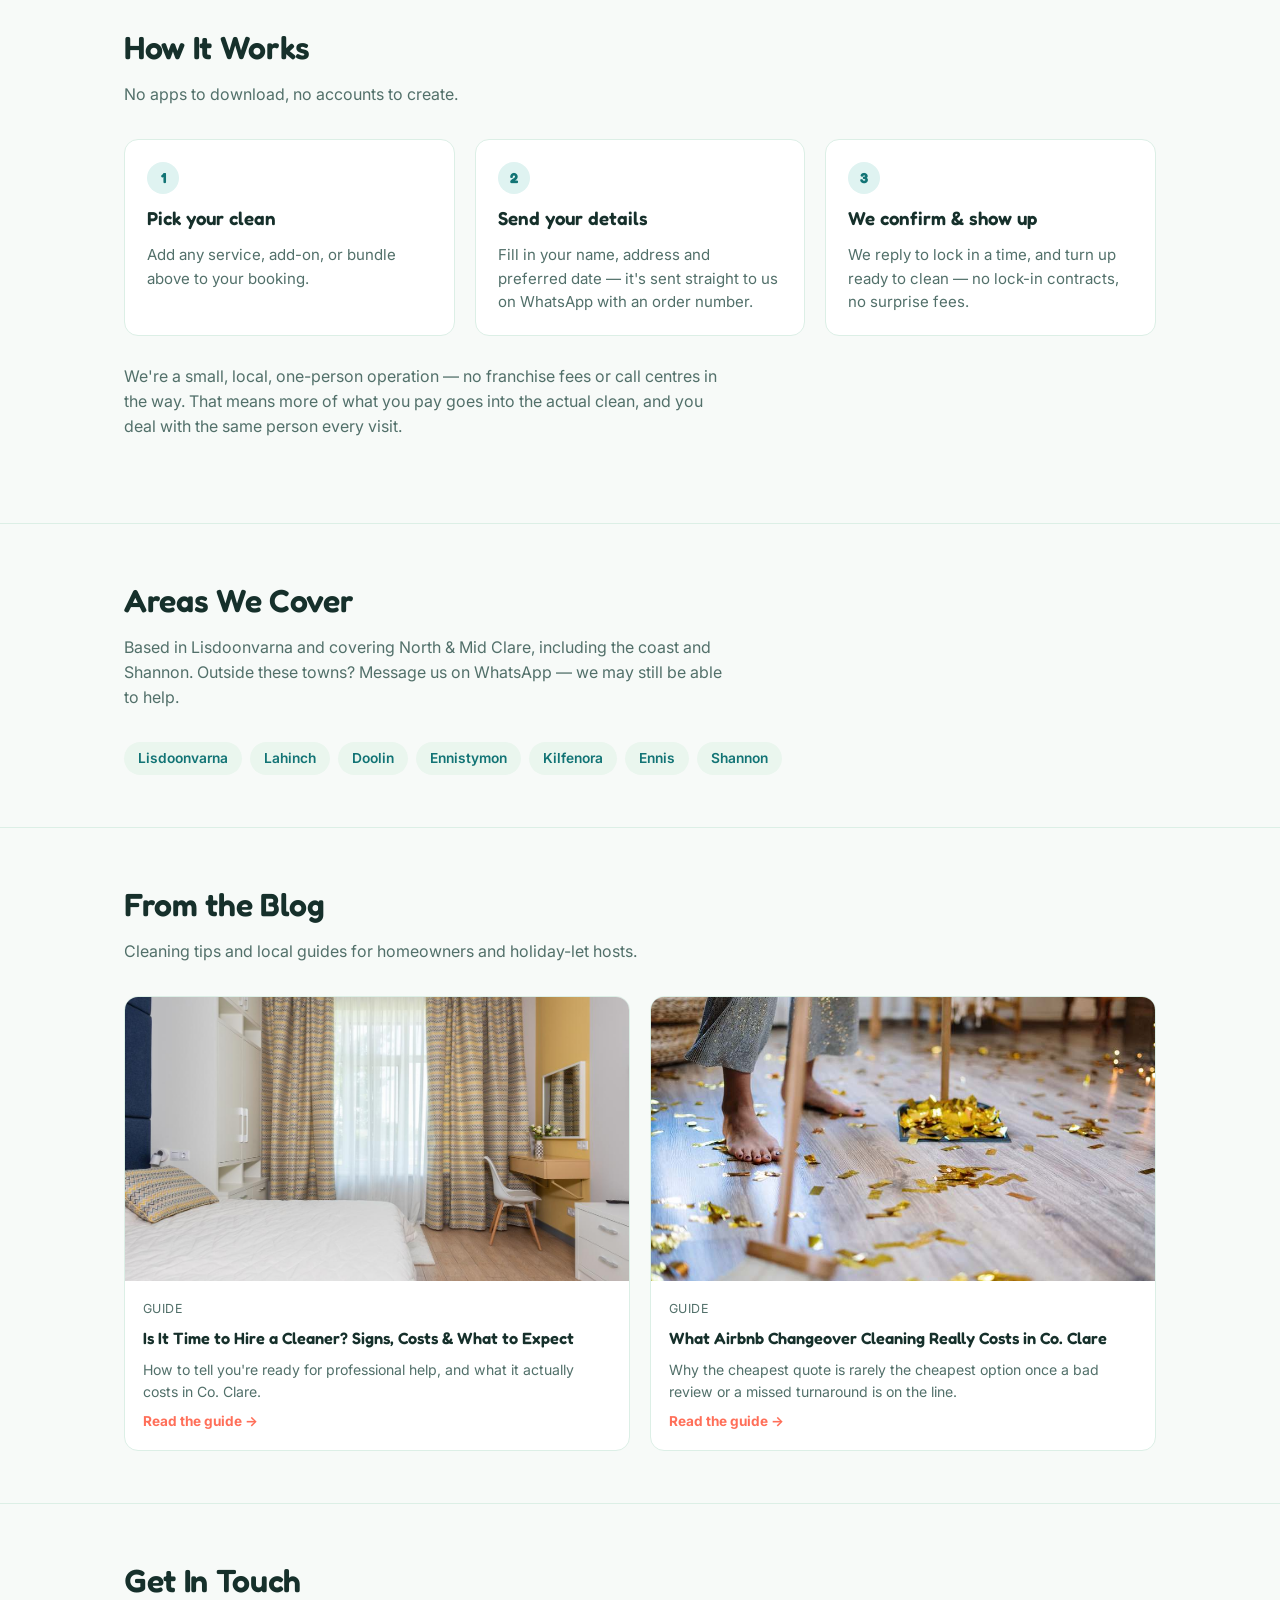
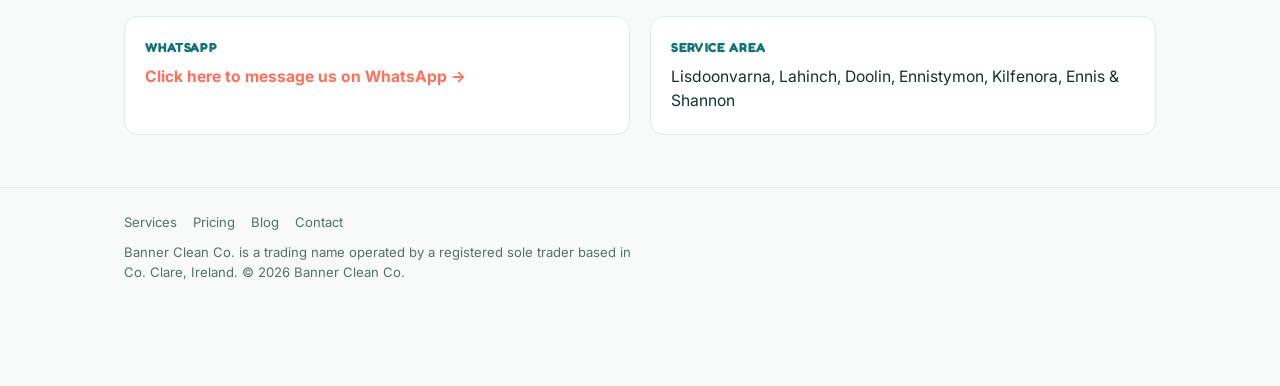
==== commit 1835ea74: "Update index.html" ====
--- a/index.html
+++ b/index.html
@@ -293,6 +293,15 @@
             <span class="read-more">Read the guide →</span>
           </div>
         </a>
+        <a class="blog-card" href="blog/airbnb-changeover-cleaning-costs-co-clare.html">
+          <img class="blog-card-photo" src="[data-uri]" width="900" height="600" alt="Sweeping up after a stay — thorough changeover cleaning from Banner Clean Co." title="Banner Clean Co. — what Airbnb changeover cleaning really costs" loading="lazy">
+          <div class="blog-card-body">
+            <div class="blog-meta">Guide</div>
+            <h3>What Airbnb Changeover Cleaning Really Costs in Co. Clare</h3>
+            <p>Why the cheapest quote is rarely the cheapest option once a bad review or a missed turnaround is on the line.</p>
+            <span class="read-more">Read the guide →</span>
+          </div>
+        </a>
       </div>
     </div>
   </section>
--- a/assets/style.css
+++ b/assets/style.css
@@ -122,6 +122,20 @@
 }
 .img-placeholder .ph-icon{ font-size:2rem; }
 .img-placeholder small{ max-width:28ch; font-size:0.78rem; line-height:1.4; }
+
+/* real photos (embedded inline as data URIs — no separate image files/folders) */
+/* height:auto is required here to override the width/height HTML attributes on
+   the <img> tags (kept only to prevent layout shift before the image paints) —
+   without it the browser locks in the raw photo's own height and ignores aspect-ratio. */
+.hero-photo{
+  width:100%; height:auto; aspect-ratio:4/3; object-fit:cover; display:block;
+  border-radius:var(--radius-lg); box-shadow:var(--shadow);
+}
+.blog-card-photo{ width:100%; height:auto; aspect-ratio:16/9; object-fit:cover; display:block; }
+.article-cover-photo{
+  width:100%; height:auto; aspect-ratio:16/9; object-fit:cover; display:block;
+  border-radius:var(--radius-lg); margin:1.6em 0;
+}
 
 /* ---------- Generic sections ---------- */
 section{ padding:52px 0; border-top:1px solid var(--border); }
